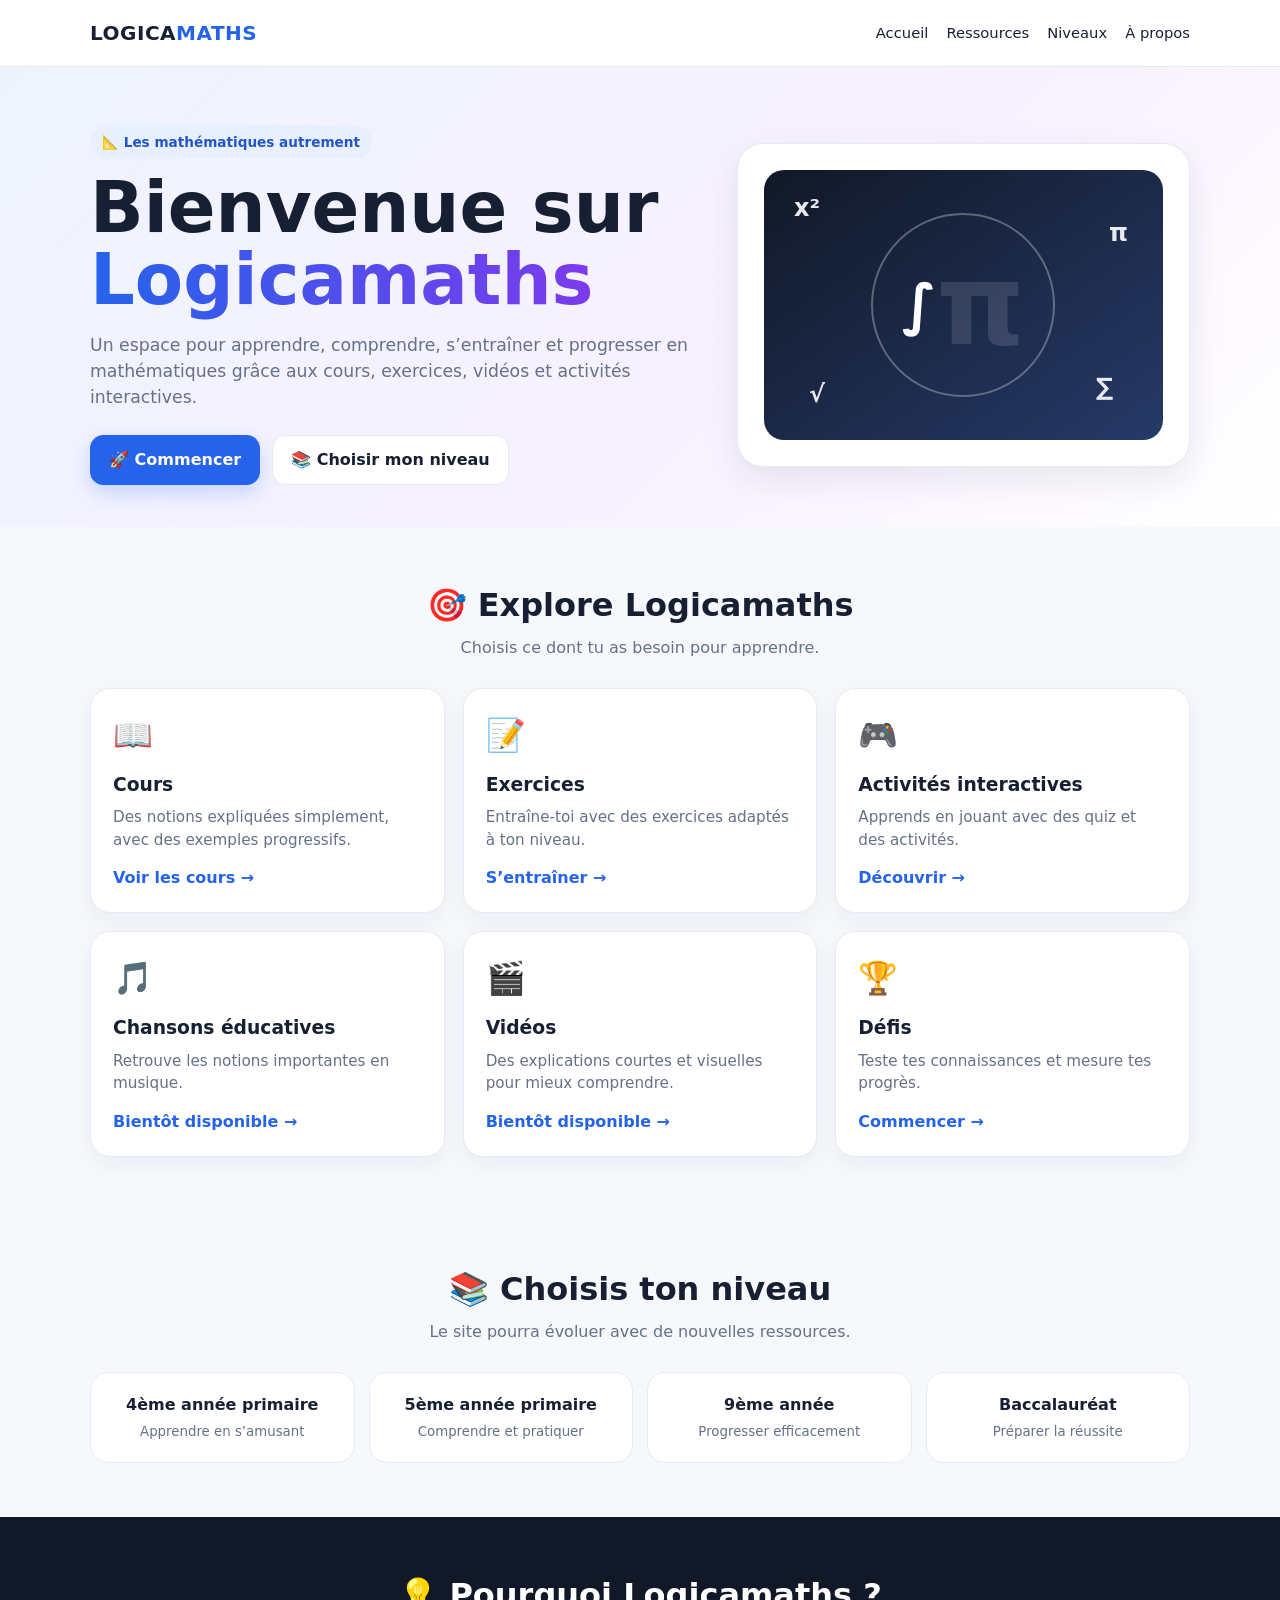
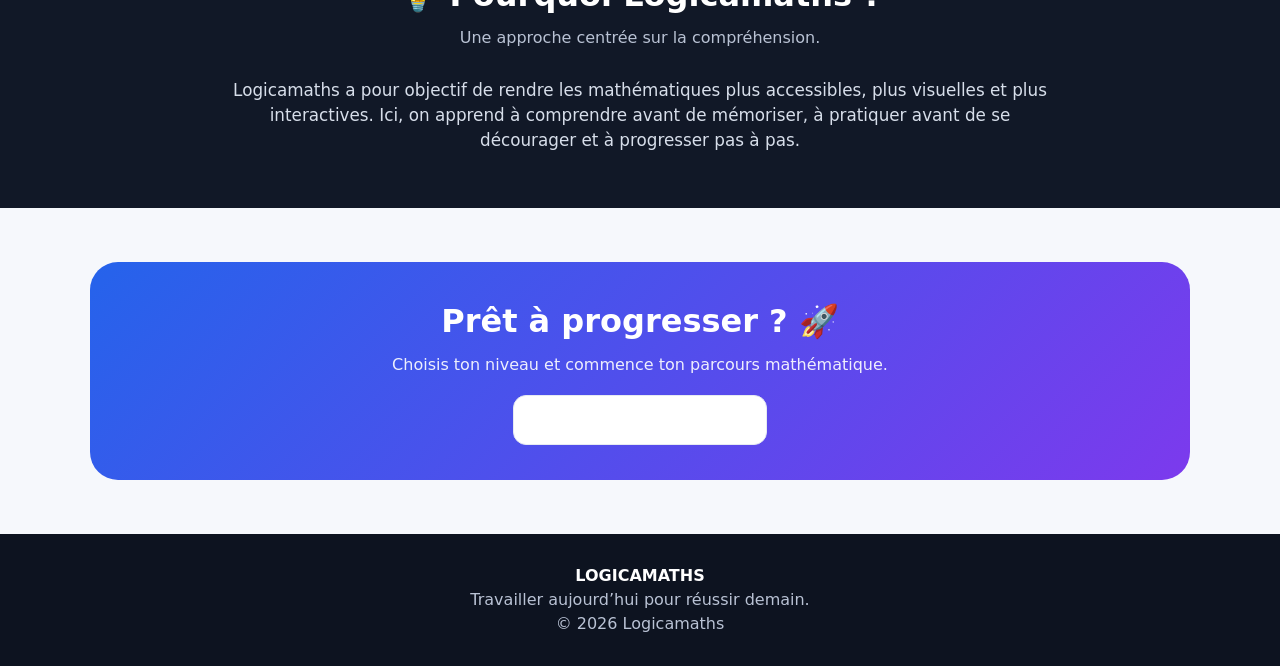
==== index.html @ 08579496 "Add files via upload" ====
<!DOCTYPE html>
<html lang="fr">
<head>
<meta charset="UTF-8">
<meta name="viewport" content="width=device-width, initial-scale=1.0">
<meta name="description" content="Logicamaths — apprendre les mathématiques autrement. Cours, exercices, activités interactives et vidéos.">
<title>Logicamaths | Accueil</title>
<style>
:root{
  --bg:#f6f8fc; --card:#fff; --text:#172033; --muted:#657089;
  --primary:#2563eb; --primary2:#7c3aed; --border:#e6eaf2;
  --shadow:0 12px 35px rgba(23,32,51,.09);
}
*{box-sizing:border-box;margin:0;padding:0}
html{scroll-behavior:smooth}
body{font-family:system-ui,-apple-system,"Segoe UI",Roboto,Arial,sans-serif;background:var(--bg);color:var(--text);line-height:1.5}
a{text-decoration:none;color:inherit}
.container{width:min(1100px,92%);margin:auto}
header{position:sticky;top:0;z-index:20;background:rgba(255,255,255,.94);backdrop-filter:blur(10px);border-bottom:1px solid var(--border)}
.nav{height:66px;display:flex;align-items:center;justify-content:space-between;gap:16px}
.logo{font-weight:900;font-size:1.25rem;letter-spacing:.5px}
.logo span{color:var(--primary)}
.menu{display:flex;gap:18px;align-items:center;font-size:.92rem}
.menu a:hover{color:var(--primary)}
.menu-btn{display:none;border:0;background:transparent;font-size:1.5rem}
.hero{padding:58px 0 42px;background:linear-gradient(135deg,#eef4ff,#f8f1ff 60%,#fff)}
.hero-grid{display:grid;grid-template-columns:1.15fr .85fr;gap:34px;align-items:center}
.badge{display:inline-block;background:#e8efff;color:#2455c7;border-radius:999px;padding:7px 12px;font-weight:700;font-size:.85rem;margin-bottom:14px}
h1{font-size:clamp(2.2rem,6vw,4.4rem);line-height:1.02;margin-bottom:16px}
.gradient{background:linear-gradient(90deg,var(--primary),var(--primary2));-webkit-background-clip:text;background-clip:text;color:transparent}
.hero p{font-size:1.08rem;color:var(--muted);max-width:650px;margin-bottom:24px}
.actions{display:flex;gap:12px;flex-wrap:wrap}
.btn{display:inline-flex;align-items:center;justify-content:center;padding:12px 18px;border-radius:13px;font-weight:800;border:1px solid var(--border);transition:.2s}
.btn:hover{transform:translateY(-2px)}
.btn-primary{background:var(--primary);color:#fff;border-color:var(--primary);box-shadow:0 8px 20px rgba(37,99,235,.22)}
.btn-light{background:#fff}
.hero-card{background:#fff;border:1px solid var(--border);border-radius:26px;padding:26px;box-shadow:var(--shadow)}
.math-orbit{height:270px;border-radius:20px;background:linear-gradient(145deg,#111827,#263a68);color:#fff;display:flex;align-items:center;justify-content:center;position:relative;overflow:hidden}
.math-orbit:before{content:"";width:180px;height:180px;border:2px solid rgba(255,255,255,.3);border-radius:50%;position:absolute}
.math-orbit:after{content:"π";font-size:7rem;font-weight:900;opacity:.12}
.center-symbol{font-size:3.5rem;font-weight:900;z-index:1}
.float{position:absolute;font-weight:900;font-size:1.5rem;opacity:.9}
.f1{top:20px;left:30px}.f2{top:45px;right:35px}.f3{bottom:28px;left:45px}.f4{bottom:35px;right:50px}
section{padding:54px 0}
.section-head{text-align:center;margin-bottom:28px}
.section-head h2{font-size:2rem;margin-bottom:7px}
.section-head p{color:var(--muted)}
.cards{display:grid;grid-template-columns:repeat(3,1fr);gap:18px}
.card{background:var(--card);border:1px solid var(--border);border-radius:20px;padding:22px;box-shadow:0 7px 22px rgba(23,32,51,.05);transition:.2s}
.card:hover{transform:translateY(-4px);box-shadow:var(--shadow)}
.icon{font-size:2rem;margin-bottom:12px}
.card h3{margin-bottom:7px}
.card p{color:var(--muted);font-size:.95rem;margin-bottom:15px}
.link{color:var(--primary);font-weight:800}
.levels{display:grid;grid-template-columns:repeat(4,1fr);gap:14px}
.level{background:#fff;border:1px solid var(--border);border-radius:18px;padding:20px;text-align:center;font-weight:800}
.level small{display:block;color:var(--muted);font-weight:500;margin-top:5px}
.about{background:#111827;color:#fff}
.about .section-head p{color:#b9c2d4}
.about-box{max-width:820px;margin:auto;text-align:center}
.about-box p{color:#d7deea;font-size:1.05rem}
.cta{background:linear-gradient(135deg,#2563eb,#7c3aed);color:#fff;border-radius:28px;padding:35px;text-align:center}
.cta h2{font-size:2rem;margin-bottom:8px}
.cta p{opacity:.9;margin-bottom:18px}
footer{padding:30px 0;background:#0d1320;color:#b9c2d4;text-align:center}
footer strong{color:#fff}
@media(max-width:800px){
 .menu{display:none;position:absolute;left:0;right:0;top:66px;background:#fff;border-bottom:1px solid var(--border);padding:14px 4%;flex-direction:column;align-items:flex-start}
 .menu.open{display:flex}
 .menu-btn{display:block}
 .hero-grid{grid-template-columns:1fr}
 .hero{padding-top:40px}
 .hero-card{order:-1}
 .cards{grid-template-columns:1fr}
 .levels{grid-template-columns:repeat(2,1fr)}
}
@media(max-width:430px){
 .container{width:91%}
 .nav{height:60px}
 .hero{padding:32px 0}
 .math-orbit{height:220px}
 .btn{width:100%}
 .levels{grid-template-columns:1fr}
 section{padding:42px 0}
}
</style>
</head>
<body>
<header>
  <div class="container nav">
    <a class="logo" href="#accueil">LOGICA<span>MATHS</span></a>
    <button class="menu-btn" aria-label="Ouvrir le menu" onclick="toggleMenu()">☰</button>
    <nav class="menu" id="menu">
      <a href="#accueil">Accueil</a>
      <a href="#ressources">Ressources</a>
      <a href="#niveaux">Niveaux</a>
      <a href="#apropos">À propos</a>
    </nav>
  </div>
</header>

<main id="accueil">
<section class="hero">
  <div class="container hero-grid">
    <div>
      <span class="badge">📐 Les mathématiques autrement</span>
      <h1>Bienvenue sur <span class="gradient">Logicamaths</span></h1>
      <p>Un espace pour apprendre, comprendre, s’entraîner et progresser en mathématiques grâce aux cours, exercices, vidéos et activités interactives.</p>
      <div class="actions">
        <a class="btn btn-primary" href="#ressources">🚀 Commencer</a>
        <a class="btn btn-light" href="#niveaux">📚 Choisir mon niveau</a>
      </div>
    </div>
    <div class="hero-card">
      <div class="math-orbit">
        <span class="float f1">x²</span><span class="float f2">π</span>
        <span class="float f3">√</span><span class="float f4">∑</span>
        <span class="center-symbol">∫</span>
      </div>
    </div>
  </div>
</section>

<section id="ressources">
  <div class="container">
    <div class="section-head">
      <h2>🎯 Explore Logicamaths</h2>
      <p>Choisis ce dont tu as besoin pour apprendre.</p>
    </div>
    <div class="cards">
      <article class="card"><div class="icon">📖</div><h3>Cours</h3><p>Des notions expliquées simplement, avec des exemples progressifs.</p><a class="link" href="#niveaux">Voir les cours →</a></article>
      <article class="card"><div class="icon">📝</div><h3>Exercices</h3><p>Entraîne-toi avec des exercices adaptés à ton niveau.</p><a class="link" href="#niveaux">S’entraîner →</a></article>
      <article class="card"><div class="icon">🎮</div><h3>Activités interactives</h3><p>Apprends en jouant avec des quiz et des activités.</p><a class="link" href="#niveaux">Découvrir →</a></article>
      <article class="card"><div class="icon">🎵</div><h3>Chansons éducatives</h3><p>Retrouve les notions importantes en musique.</p><a class="link" href="#apropos">Bientôt disponible →</a></article>
      <article class="card"><div class="icon">🎬</div><h3>Vidéos</h3><p>Des explications courtes et visuelles pour mieux comprendre.</p><a class="link" href="#apropos">Bientôt disponible →</a></article>
      <article class="card"><div class="icon">🏆</div><h3>Défis</h3><p>Teste tes connaissances et mesure tes progrès.</p><a class="link" href="#niveaux">Commencer →</a></article>
    </div>
  </div>
</section>

<section id="niveaux">
  <div class="container">
    <div class="section-head">
      <h2>📚 Choisis ton niveau</h2>
      <p>Le site pourra évoluer avec de nouvelles ressources.</p>
    </div>
    <div class="levels">
      <a class="level" href="#">4ème année primaire<small>Apprendre en s’amusant</small></a>
      <a class="level" href="#">5ème année primaire<small>Comprendre et pratiquer</small></a>
      <a class="level" href="#">9ème année<small>Progresser efficacement</small></a>
      <a class="level" href="#">Baccalauréat<small>Préparer la réussite</small></a>
    </div>
  </div>
</section>

<section id="apropos" class="about">
  <div class="container">
    <div class="section-head"><h2>💡 Pourquoi Logicamaths ?</h2><p>Une approche centrée sur la compréhension.</p></div>
    <div class="about-box">
      <p>Logicamaths a pour objectif de rendre les mathématiques plus accessibles, plus visuelles et plus interactives. Ici, on apprend à comprendre avant de mémoriser, à pratiquer avant de se décourager et à progresser pas à pas.</p>
    </div>
  </div>
</section>

<section>
  <div class="container">
    <div class="cta">
      <h2>Prêt à progresser ? 🚀</h2>
      <p>Choisis ton niveau et commence ton parcours mathématique.</p>
      <a class="btn btn-light" href="#niveaux">Commencer maintenant</a>
    </div>
  </div>
</section>
</main>

<footer>
  <div class="container">
    <p><strong>LOGICAMATHS</strong></p>
    <p>Travailler aujourd’hui pour réussir demain.</p>
    <p>© <span id="year"></span> Logicamaths</p>
  </div>
</footer>

<script>
function toggleMenu(){document.getElementById('menu').classList.toggle('open')}
document.querySelectorAll('#menu a').forEach(a=>a.addEventListener('click',()=>document.getElementById('menu').classList.remove('open')));
document.getElementById('year').textContent=new Date().getFullYear();
</script>
</body>
</html>
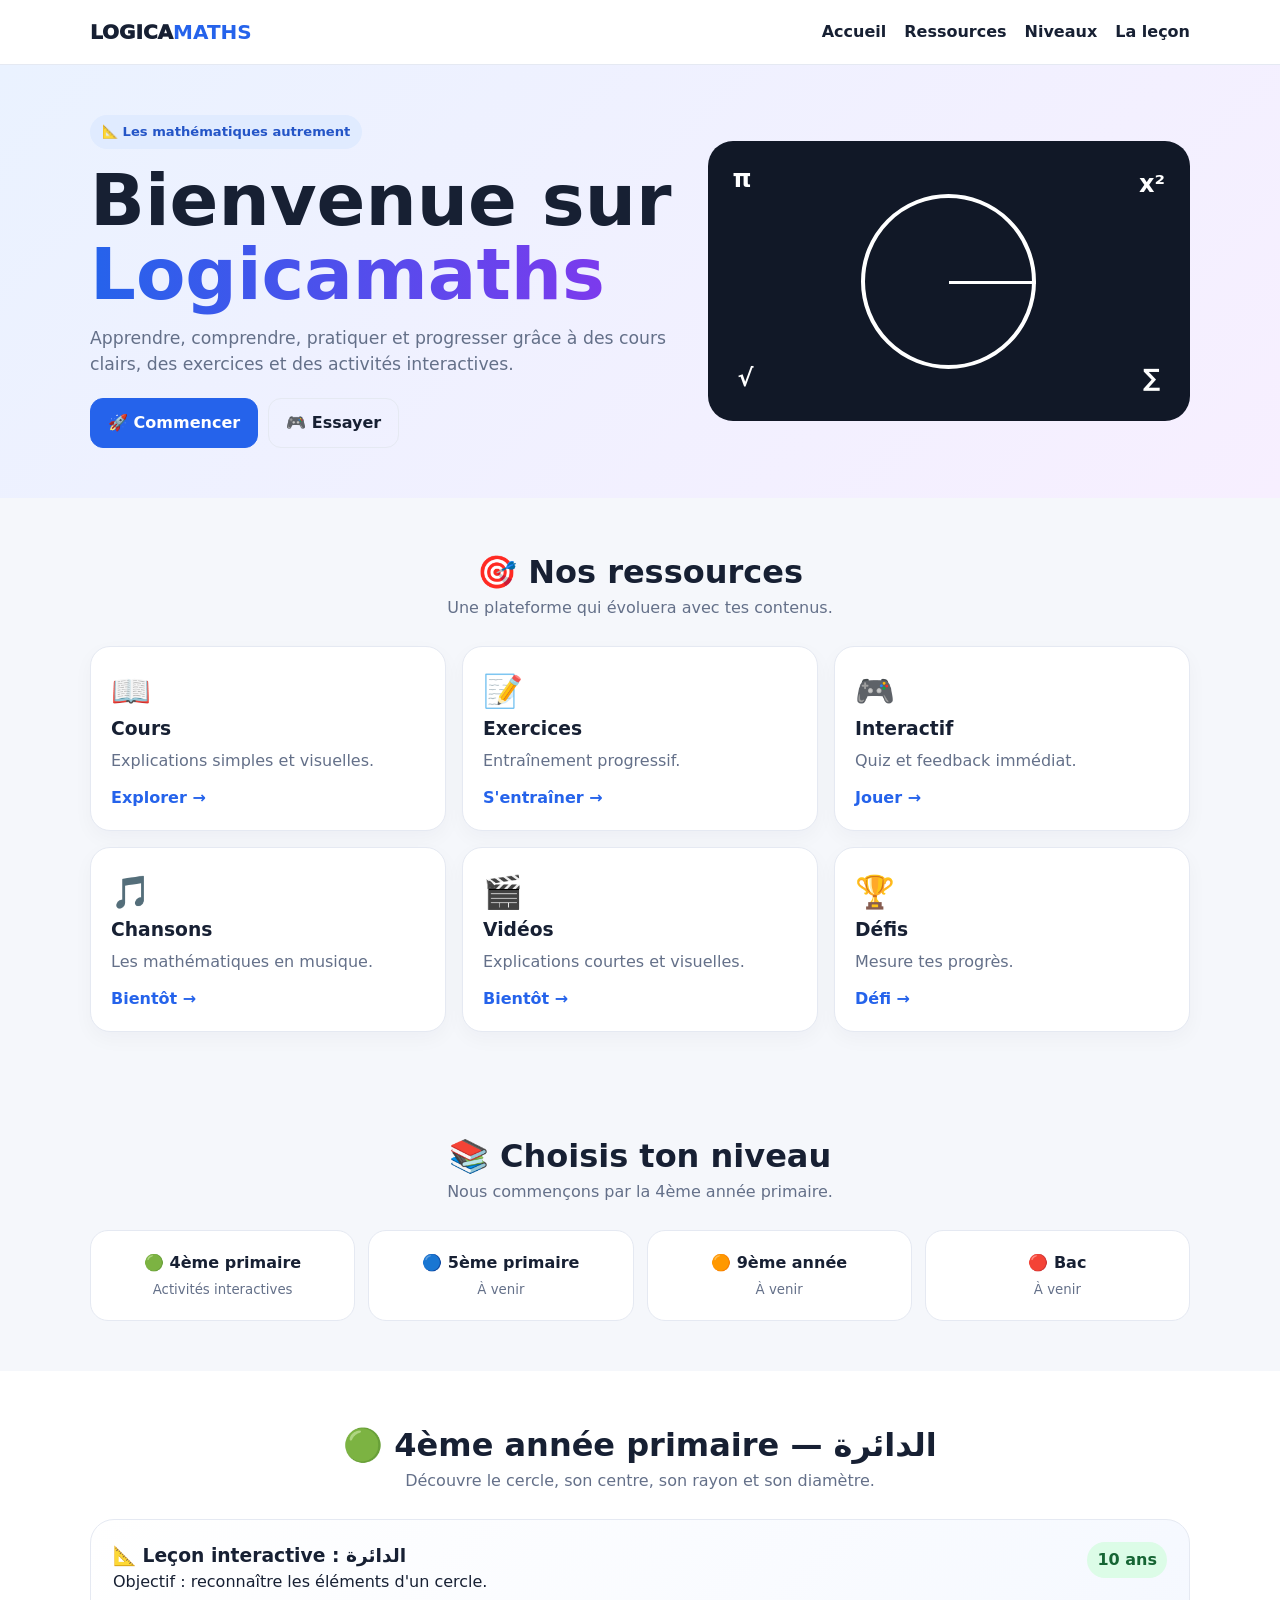
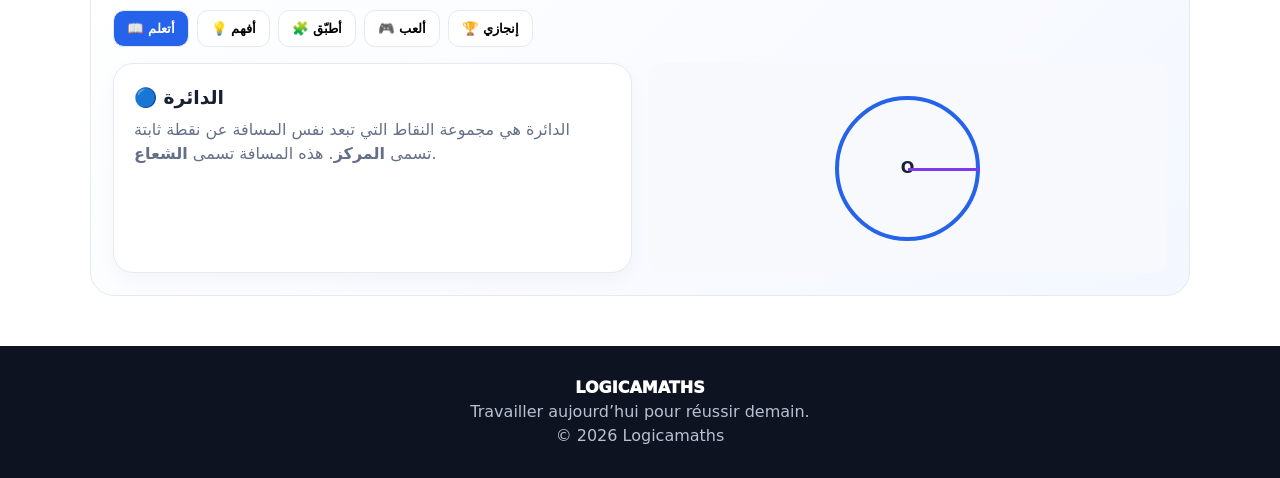
==== commit c55381f1: "Update index.html" ====
--- a/index.html
+++ b/index.html
@@ -1,190 +1,45 @@
-<!DOCTYPE html>
-<html lang="fr">
-<head>
-<meta charset="UTF-8">
-<meta name="viewport" content="width=device-width, initial-scale=1.0">
-<meta name="description" content="Logicamaths — apprendre les mathématiques autrement. Cours, exercices, activités interactives et vidéos.">
-<title>Logicamaths | Accueil</title>
+<!doctype html><html lang="fr"><head>
+<meta charset="utf-8"><meta name="viewport" content="width=device-width,initial-scale=1">
+<title>Logicamaths | Mathématiques autrement</title>
 <style>
-:root{
-  --bg:#f6f8fc; --card:#fff; --text:#172033; --muted:#657089;
-  --primary:#2563eb; --primary2:#7c3aed; --border:#e6eaf2;
-  --shadow:0 12px 35px rgba(23,32,51,.09);
-}
-*{box-sizing:border-box;margin:0;padding:0}
-html{scroll-behavior:smooth}
-body{font-family:system-ui,-apple-system,"Segoe UI",Roboto,Arial,sans-serif;background:var(--bg);color:var(--text);line-height:1.5}
-a{text-decoration:none;color:inherit}
-.container{width:min(1100px,92%);margin:auto}
-header{position:sticky;top:0;z-index:20;background:rgba(255,255,255,.94);backdrop-filter:blur(10px);border-bottom:1px solid var(--border)}
-.nav{height:66px;display:flex;align-items:center;justify-content:space-between;gap:16px}
-.logo{font-weight:900;font-size:1.25rem;letter-spacing:.5px}
-.logo span{color:var(--primary)}
-.menu{display:flex;gap:18px;align-items:center;font-size:.92rem}
-.menu a:hover{color:var(--primary)}
-.menu-btn{display:none;border:0;background:transparent;font-size:1.5rem}
-.hero{padding:58px 0 42px;background:linear-gradient(135deg,#eef4ff,#f8f1ff 60%,#fff)}
-.hero-grid{display:grid;grid-template-columns:1.15fr .85fr;gap:34px;align-items:center}
-.badge{display:inline-block;background:#e8efff;color:#2455c7;border-radius:999px;padding:7px 12px;font-weight:700;font-size:.85rem;margin-bottom:14px}
-h1{font-size:clamp(2.2rem,6vw,4.4rem);line-height:1.02;margin-bottom:16px}
-.gradient{background:linear-gradient(90deg,var(--primary),var(--primary2));-webkit-background-clip:text;background-clip:text;color:transparent}
-.hero p{font-size:1.08rem;color:var(--muted);max-width:650px;margin-bottom:24px}
-.actions{display:flex;gap:12px;flex-wrap:wrap}
-.btn{display:inline-flex;align-items:center;justify-content:center;padding:12px 18px;border-radius:13px;font-weight:800;border:1px solid var(--border);transition:.2s}
-.btn:hover{transform:translateY(-2px)}
-.btn-primary{background:var(--primary);color:#fff;border-color:var(--primary);box-shadow:0 8px 20px rgba(37,99,235,.22)}
-.btn-light{background:#fff}
-.hero-card{background:#fff;border:1px solid var(--border);border-radius:26px;padding:26px;box-shadow:var(--shadow)}
-.math-orbit{height:270px;border-radius:20px;background:linear-gradient(145deg,#111827,#263a68);color:#fff;display:flex;align-items:center;justify-content:center;position:relative;overflow:hidden}
-.math-orbit:before{content:"";width:180px;height:180px;border:2px solid rgba(255,255,255,.3);border-radius:50%;position:absolute}
-.math-orbit:after{content:"π";font-size:7rem;font-weight:900;opacity:.12}
-.center-symbol{font-size:3.5rem;font-weight:900;z-index:1}
-.float{position:absolute;font-weight:900;font-size:1.5rem;opacity:.9}
-.f1{top:20px;left:30px}.f2{top:45px;right:35px}.f3{bottom:28px;left:45px}.f4{bottom:35px;right:50px}
-section{padding:54px 0}
-.section-head{text-align:center;margin-bottom:28px}
-.section-head h2{font-size:2rem;margin-bottom:7px}
-.section-head p{color:var(--muted)}
-.cards{display:grid;grid-template-columns:repeat(3,1fr);gap:18px}
-.card{background:var(--card);border:1px solid var(--border);border-radius:20px;padding:22px;box-shadow:0 7px 22px rgba(23,32,51,.05);transition:.2s}
-.card:hover{transform:translateY(-4px);box-shadow:var(--shadow)}
-.icon{font-size:2rem;margin-bottom:12px}
-.card h3{margin-bottom:7px}
-.card p{color:var(--muted);font-size:.95rem;margin-bottom:15px}
-.link{color:var(--primary);font-weight:800}
-.levels{display:grid;grid-template-columns:repeat(4,1fr);gap:14px}
-.level{background:#fff;border:1px solid var(--border);border-radius:18px;padding:20px;text-align:center;font-weight:800}
-.level small{display:block;color:var(--muted);font-weight:500;margin-top:5px}
-.about{background:#111827;color:#fff}
-.about .section-head p{color:#b9c2d4}
-.about-box{max-width:820px;margin:auto;text-align:center}
-.about-box p{color:#d7deea;font-size:1.05rem}
-.cta{background:linear-gradient(135deg,#2563eb,#7c3aed);color:#fff;border-radius:28px;padding:35px;text-align:center}
-.cta h2{font-size:2rem;margin-bottom:8px}
-.cta p{opacity:.9;margin-bottom:18px}
-footer{padding:30px 0;background:#0d1320;color:#b9c2d4;text-align:center}
-footer strong{color:#fff}
-@media(max-width:800px){
- .menu{display:none;position:absolute;left:0;right:0;top:66px;background:#fff;border-bottom:1px solid var(--border);padding:14px 4%;flex-direction:column;align-items:flex-start}
- .menu.open{display:flex}
- .menu-btn{display:block}
- .hero-grid{grid-template-columns:1fr}
- .hero{padding-top:40px}
- .hero-card{order:-1}
- .cards{grid-template-columns:1fr}
- .levels{grid-template-columns:repeat(2,1fr)}
-}
-@media(max-width:430px){
- .container{width:91%}
- .nav{height:60px}
- .hero{padding:32px 0}
- .math-orbit{height:220px}
- .btn{width:100%}
- .levels{grid-template-columns:1fr}
- section{padding:42px 0}
-}
-</style>
-</head>
-<body>
-<header>
-  <div class="container nav">
-    <a class="logo" href="#accueil">LOGICA<span>MATHS</span></a>
-    <button class="menu-btn" aria-label="Ouvrir le menu" onclick="toggleMenu()">☰</button>
-    <nav class="menu" id="menu">
-      <a href="#accueil">Accueil</a>
-      <a href="#ressources">Ressources</a>
-      <a href="#niveaux">Niveaux</a>
-      <a href="#apropos">À propos</a>
-    </nav>
-  </div>
-</header>
-
-<main id="accueil">
-<section class="hero">
-  <div class="container hero-grid">
-    <div>
-      <span class="badge">📐 Les mathématiques autrement</span>
-      <h1>Bienvenue sur <span class="gradient">Logicamaths</span></h1>
-      <p>Un espace pour apprendre, comprendre, s’entraîner et progresser en mathématiques grâce aux cours, exercices, vidéos et activités interactives.</p>
-      <div class="actions">
-        <a class="btn btn-primary" href="#ressources">🚀 Commencer</a>
-        <a class="btn btn-light" href="#niveaux">📚 Choisir mon niveau</a>
-      </div>
-    </div>
-    <div class="hero-card">
-      <div class="math-orbit">
-        <span class="float f1">x²</span><span class="float f2">π</span>
-        <span class="float f3">√</span><span class="float f4">∑</span>
-        <span class="center-symbol">∫</span>
-      </div>
-    </div>
-  </div>
-</section>
-
-<section id="ressources">
-  <div class="container">
-    <div class="section-head">
-      <h2>🎯 Explore Logicamaths</h2>
-      <p>Choisis ce dont tu as besoin pour apprendre.</p>
-    </div>
-    <div class="cards">
-      <article class="card"><div class="icon">📖</div><h3>Cours</h3><p>Des notions expliquées simplement, avec des exemples progressifs.</p><a class="link" href="#niveaux">Voir les cours →</a></article>
-      <article class="card"><div class="icon">📝</div><h3>Exercices</h3><p>Entraîne-toi avec des exercices adaptés à ton niveau.</p><a class="link" href="#niveaux">S’entraîner →</a></article>
-      <article class="card"><div class="icon">🎮</div><h3>Activités interactives</h3><p>Apprends en jouant avec des quiz et des activités.</p><a class="link" href="#niveaux">Découvrir →</a></article>
-      <article class="card"><div class="icon">🎵</div><h3>Chansons éducatives</h3><p>Retrouve les notions importantes en musique.</p><a class="link" href="#apropos">Bientôt disponible →</a></article>
-      <article class="card"><div class="icon">🎬</div><h3>Vidéos</h3><p>Des explications courtes et visuelles pour mieux comprendre.</p><a class="link" href="#apropos">Bientôt disponible →</a></article>
-      <article class="card"><div class="icon">🏆</div><h3>Défis</h3><p>Teste tes connaissances et mesure tes progrès.</p><a class="link" href="#niveaux">Commencer →</a></article>
-    </div>
-  </div>
-</section>
-
-<section id="niveaux">
-  <div class="container">
-    <div class="section-head">
-      <h2>📚 Choisis ton niveau</h2>
-      <p>Le site pourra évoluer avec de nouvelles ressources.</p>
-    </div>
-    <div class="levels">
-      <a class="level" href="#">4ème année primaire<small>Apprendre en s’amusant</small></a>
-      <a class="level" href="#">5ème année primaire<small>Comprendre et pratiquer</small></a>
-      <a class="level" href="#">9ème année<small>Progresser efficacement</small></a>
-      <a class="level" href="#">Baccalauréat<small>Préparer la réussite</small></a>
-    </div>
-  </div>
-</section>
-
-<section id="apropos" class="about">
-  <div class="container">
-    <div class="section-head"><h2>💡 Pourquoi Logicamaths ?</h2><p>Une approche centrée sur la compréhension.</p></div>
-    <div class="about-box">
-      <p>Logicamaths a pour objectif de rendre les mathématiques plus accessibles, plus visuelles et plus interactives. Ici, on apprend à comprendre avant de mémoriser, à pratiquer avant de se décourager et à progresser pas à pas.</p>
-    </div>
-  </div>
-</section>
-
-<section>
-  <div class="container">
-    <div class="cta">
-      <h2>Prêt à progresser ? 🚀</h2>
-      <p>Choisis ton niveau et commence ton parcours mathématique.</p>
-      <a class="btn btn-light" href="#niveaux">Commencer maintenant</a>
-    </div>
-  </div>
-</section>
-</main>
-
-<footer>
-  <div class="container">
-    <p><strong>LOGICAMATHS</strong></p>
-    <p>Travailler aujourd’hui pour réussir demain.</p>
-    <p>© <span id="year"></span> Logicamaths</p>
-  </div>
-</footer>
-
+:root{--b:#2563eb;--v:#7c3aed;--g:#16a34a;--ink:#172033;--mut:#647089;--bg:#f5f7fb;--line:#e5e9f2}
+*{box-sizing:border-box;margin:0;padding:0}html{scroll-behavior:smooth}body{font-family:system-ui,Arial,sans-serif;background:var(--bg);color:var(--ink);line-height:1.5}a{text-decoration:none;color:inherit}.w{width:min(1100px,92%);margin:auto}
+header{position:sticky;top:0;z-index:10;background:#fffffff2;border-bottom:1px solid var(--line)}nav{height:64px;display:flex;align-items:center;justify-content:space-between}.logo{font-size:1.25rem;font-weight:950}.logo b{color:var(--b)}.links{display:flex;gap:18px;font-weight:700}.menu{display:none;background:none;border:0;font-size:1.5rem}
+.hero{padding:50px 0;background:linear-gradient(135deg,#eaf2ff,#f7efff)}.hg{display:grid;grid-template-columns:1.1fr .9fr;gap:28px;align-items:center}.pill{display:inline-block;background:#e0ebff;color:#2455c7;padding:7px 12px;border-radius:99px;font-weight:800;font-size:.82rem;margin-bottom:14px}
+h1{font-size:clamp(2.3rem,6vw,4.5rem);line-height:1.03;margin-bottom:15px}.grad{background:linear-gradient(90deg,var(--b),var(--v));color:transparent;background-clip:text}.hero p{color:var(--mut);font-size:1.08rem;margin-bottom:20px}.buttons{display:flex;gap:10px;flex-wrap:wrap}.btn{padding:12px 17px;border-radius:13px;border:1px solid var(--line);font-weight:850;display:inline-block}.primary{background:var(--b);color:#fff;border-color:var(--b)}
+.visual{height:280px;background:#111827;border-radius:25px;display:grid;place-items:center;position:relative}.circ{width:175px;height:175px;border:4px solid white;border-radius:50%;position:relative}.circ:after{content:"";position:absolute;width:87px;height:3px;background:white;left:50%;top:50%;transform-origin:left}.f{position:absolute;color:white;font-size:1.5rem;font-weight:900}.a{top:20px;left:25px}.c{top:25px;right:25px}.d{bottom:25px;left:30px}.e{bottom:25px;right:30px}
+section{padding:50px 0}.title{text-align:center;margin-bottom:26px}.title h2{font-size:2rem}.title p{color:var(--mut)}.grid{display:grid;grid-template-columns:repeat(3,1fr);gap:16px}.card,.box{background:white;border:1px solid var(--line);border-radius:20px;padding:20px;box-shadow:0 7px 20px #17203309}.emoji{font-size:2rem}.card p,.box p{color:var(--mut);margin:6px 0 13px}.go{color:var(--b);font-weight:850}.levels{display:grid;grid-template-columns:repeat(4,1fr);gap:13px}.level{text-align:center;background:white;border:1px solid var(--line);border-radius:18px;padding:20px;font-weight:900}.level small{display:block;color:var(--mut);font-weight:500;margin-top:5px}
+.lesson{background:#fff}.lessonbox{background:linear-gradient(135deg,#fff,#f3f7ff);border:1px solid var(--line);border-radius:24px;padding:22px}.head{display:flex;justify-content:space-between;gap:12px;margin-bottom:16px}.tag{background:#dcfce7;color:#166534;padding:6px 10px;border-radius:99px;font-weight:800;height:max-content}.tabs{display:flex;gap:8px;overflow:auto;margin-bottom:16px}.tab{white-space:nowrap;padding:10px 13px;border:1px solid var(--line);background:white;border-radius:11px;font-weight:800}.tab.active{background:var(--b);color:white}.panel{display:none}.panel.active{display:block}.tw{display:grid;grid-template-columns:1fr 1fr;gap:16px}.demo{height:210px;display:grid;place-items:center;background:#f7f9fd;border-radius:15px}.bc{width:145px;height:145px;border:4px solid var(--b);border-radius:50%;position:relative}.bc:before{content:"O";position:absolute;left:50%;top:50%;transform:translate(-50%,-50%);font-weight:900}.bc:after{content:"";position:absolute;width:72px;height:3px;background:var(--v);left:50%;top:50%}.choices{display:grid;gap:9px;margin-top:12px}.choice{padding:11px;border:1px solid var(--line);background:white;border-radius:11px;text-align:left;font-weight:750}.correct{background:#dcfce7!important}.wrong{background:#fee2e2!important}.feedback{font-weight:800;margin-top:9px;min-height:24px}.score{background:#111827;color:white;border-radius:16px;text-align:center;padding:16px}.score strong{font-size:1.6rem}
+footer{background:#0d1320;color:#b8c1d2;text-align:center;padding:30px}.fl{color:white;font-weight:950}
+@media(max-width:800px){.hg{grid-template-columns:1fr}.visual{order:-1}.links{display:none;position:absolute;top:64px;left:0;right:0;background:white;padding:14px 4%;flex-direction:column}.links.open{display:flex}.menu{display:block}.grid{grid-template-columns:1fr}.levels{grid-template-columns:repeat(2,1fr)}.tw{grid-template-columns:1fr}}
+@media(max-width:430px){.w{width:91%}.buttons .btn{width:100%;text-align:center}.levels{grid-template-columns:1fr}.head{flex-direction:column}.visual{height:220px}}
+</style></head><body>
+<header><div class="w"><nav><a class="logo" href="#home">LOGICA<b>MATHS</b></a><button class="menu" onclick="document.querySelector('.links').classList.toggle('open')">☰</button><div class="links"><a href="#home">Accueil</a><a href="#resources">Ressources</a><a href="#levels">Niveaux</a><a href="#circle">La leçon</a></div></nav></div></header>
+<main id="home">
+<section class="hero"><div class="w hg"><div><span class="pill">📐 Les mathématiques autrement</span><h1>Bienvenue sur <span class="grad">Logicamaths</span></h1><p>Apprendre, comprendre, pratiquer et progresser grâce à des cours clairs, des exercices et des activités interactives.</p><div class="buttons"><a class="btn primary" href="#levels">🚀 Commencer</a><a class="btn" href="#circle">🎮 Essayer</a></div></div><div class="visual"><span class="f a">π</span><span class="f c">x²</span><span class="f d">√</span><span class="f e">∑</span><div class="circ"></div></div></div></section>
+<section id="resources"><div class="w"><div class="title"><h2>🎯 Nos ressources</h2><p>Une plateforme qui évoluera avec tes contenus.</p></div><div class="grid">
+<div class="card"><div class="emoji">📖</div><h3>Cours</h3><p>Explications simples et visuelles.</p><a class="go" href="#circle">Explorer →</a></div>
+<div class="card"><div class="emoji">📝</div><h3>Exercices</h3><p>Entraînement progressif.</p><a class="go" href="#circle">S'entraîner →</a></div>
+<div class="card"><div class="emoji">🎮</div><h3>Interactif</h3><p>Quiz et feedback immédiat.</p><a class="go" href="#circle">Jouer →</a></div>
+<div class="card"><div class="emoji">🎵</div><h3>Chansons</h3><p>Les mathématiques en musique.</p><a class="go" href="#resources">Bientôt →</a></div>
+<div class="card"><div class="emoji">🎬</div><h3>Vidéos</h3><p>Explications courtes et visuelles.</p><a class="go" href="#resources">Bientôt →</a></div>
+<div class="card"><div class="emoji">🏆</div><h3>Défis</h3><p>Mesure tes progrès.</p><a class="go" href="#circle">Défi →</a></div>
+</div></div></section>
+<section id="levels"><div class="w"><div class="title"><h2>📚 Choisis ton niveau</h2><p>Nous commençons par la 4ème année primaire.</p></div><div class="levels">
+<a class="level" href="#circle">🟢 4ème primaire<small>Activités interactives</small></a><a class="level" href="#">🔵 5ème primaire<small>À venir</small></a><a class="level" href="#">🟠 9ème année<small>À venir</small></a><a class="level" href="#">🔴 Bac<small>À venir</small></a>
+</div></div></section>
+<section id="circle" class="lesson"><div class="w"><div class="title"><h2>🟢 4ème année primaire — الدائرة</h2><p>Découvre le cercle, son centre, son rayon et son diamètre.</p></div><div class="lessonbox"><div class="head"><div><h3>📐 Leçon interactive : الدائرة</h3><p>Objectif : reconnaître les éléments d'un cercle.</p></div><span class="tag">10 ans</span></div>
+<div class="tabs"><button class="tab active" onclick="tab(0)">📖 أتعلم</button><button class="tab" onclick="tab(1)">💡 أفهم</button><button class="tab" onclick="tab(2)">🧩 أطبّق</button><button class="tab" onclick="tab(3)">🎮 ألعب</button><button class="tab" onclick="tab(4)">🏆 إنجازي</button></div>
+<div class="panel active"><div class="tw"><div class="box"><h3>🔵 الدائرة</h3><p>الدائرة هي مجموعة النقاط التي تبعد نفس المسافة عن نقطة ثابتة تسمى <b>المركز</b>. هذه المسافة تسمى <b>الشعاع</b>.</p></div><div class="demo"><div class="bc"></div></div></div></div>
+<div class="panel"><div class="tw"><div class="box"><h3>📍 المركز</h3><p>نرمز للمركز بالحرف <b>O</b>.</p></div><div class="box"><h3>📏 الشعاع والقطر</h3><p>الشعاع يصل المركز بنقطة من الدائرة. القطر يمر بالمركز ويربط نقطتين من الدائرة، وطوله ضعف الشعاع.</p></div></div></div>
+<div class="panel"><div class="box"><h3>🧩 تطبيق</h3><p>إذا كان شعاع دائرة يساوي <b>4 cm</b>، فما طول قطرها؟</p><div class="choices"><button class="choice" onclick="ans(this,false)">4 cm</button><button class="choice" onclick="ans(this,true)">8 cm</button><button class="choice" onclick="ans(this,false)">12 cm</button></div><div class="feedback"></div></div></div>
+<div class="panel"><div class="box"><h3>🎮 تحدّي سريع</h3><p><b>أي قطعة تصل المركز بنقطة من الدائرة؟</b></p><div class="choices"><button class="choice" onclick="ans(this,true)">الشعاع</button><button class="choice" onclick="ans(this,false)">القطر</button><button class="choice" onclick="ans(this,false)">المستقيم</button></div><div class="feedback"></div></div></div>
+<div class="panel"><div class="score">🌟 نقاطك الحالية<br><strong id="score">0</strong> / 2</div><p style="text-align:center;margin-top:10px;color:var(--mut)">واصل التعلم! سنضيف المزيد من الأنشطة.</p></div>
+</div></div></section></main>
+<footer><div class="fl">LOGICAMATHS</div><p>Travailler aujourd’hui pour réussir demain.</p><p>© <span id="year"></span> Logicamaths</p></footer>
 <script>
-function toggleMenu(){document.getElementById('menu').classList.toggle('open')}
-document.querySelectorAll('#menu a').forEach(a=>a.addEventListener('click',()=>document.getElementById('menu').classList.remove('open')));
+let score=0;
+function tab(i){document.querySelectorAll('.tab').forEach((x,n)=>x.classList.toggle('active',n===i));document.querySelectorAll('.panel').forEach((x,n)=>x.classList.toggle('active',n===i))}
+function ans(b,ok){let p=b.closest('.panel');p.querySelectorAll('.choice').forEach(x=>x.disabled=true);let f=p.querySelector('.feedback');if(ok){b.classList.add('correct');f.textContent='🎉 ممتاز! إجابة صحيحة.';score=Math.min(2,score+1)}else{b.classList.add('wrong');f.textContent='💡 حاول في النشاط التالي.'}document.getElementById('score').textContent=score}
 document.getElementById('year').textContent=new Date().getFullYear();
-</script>
-</body>
-</html>
+</script></body></html>
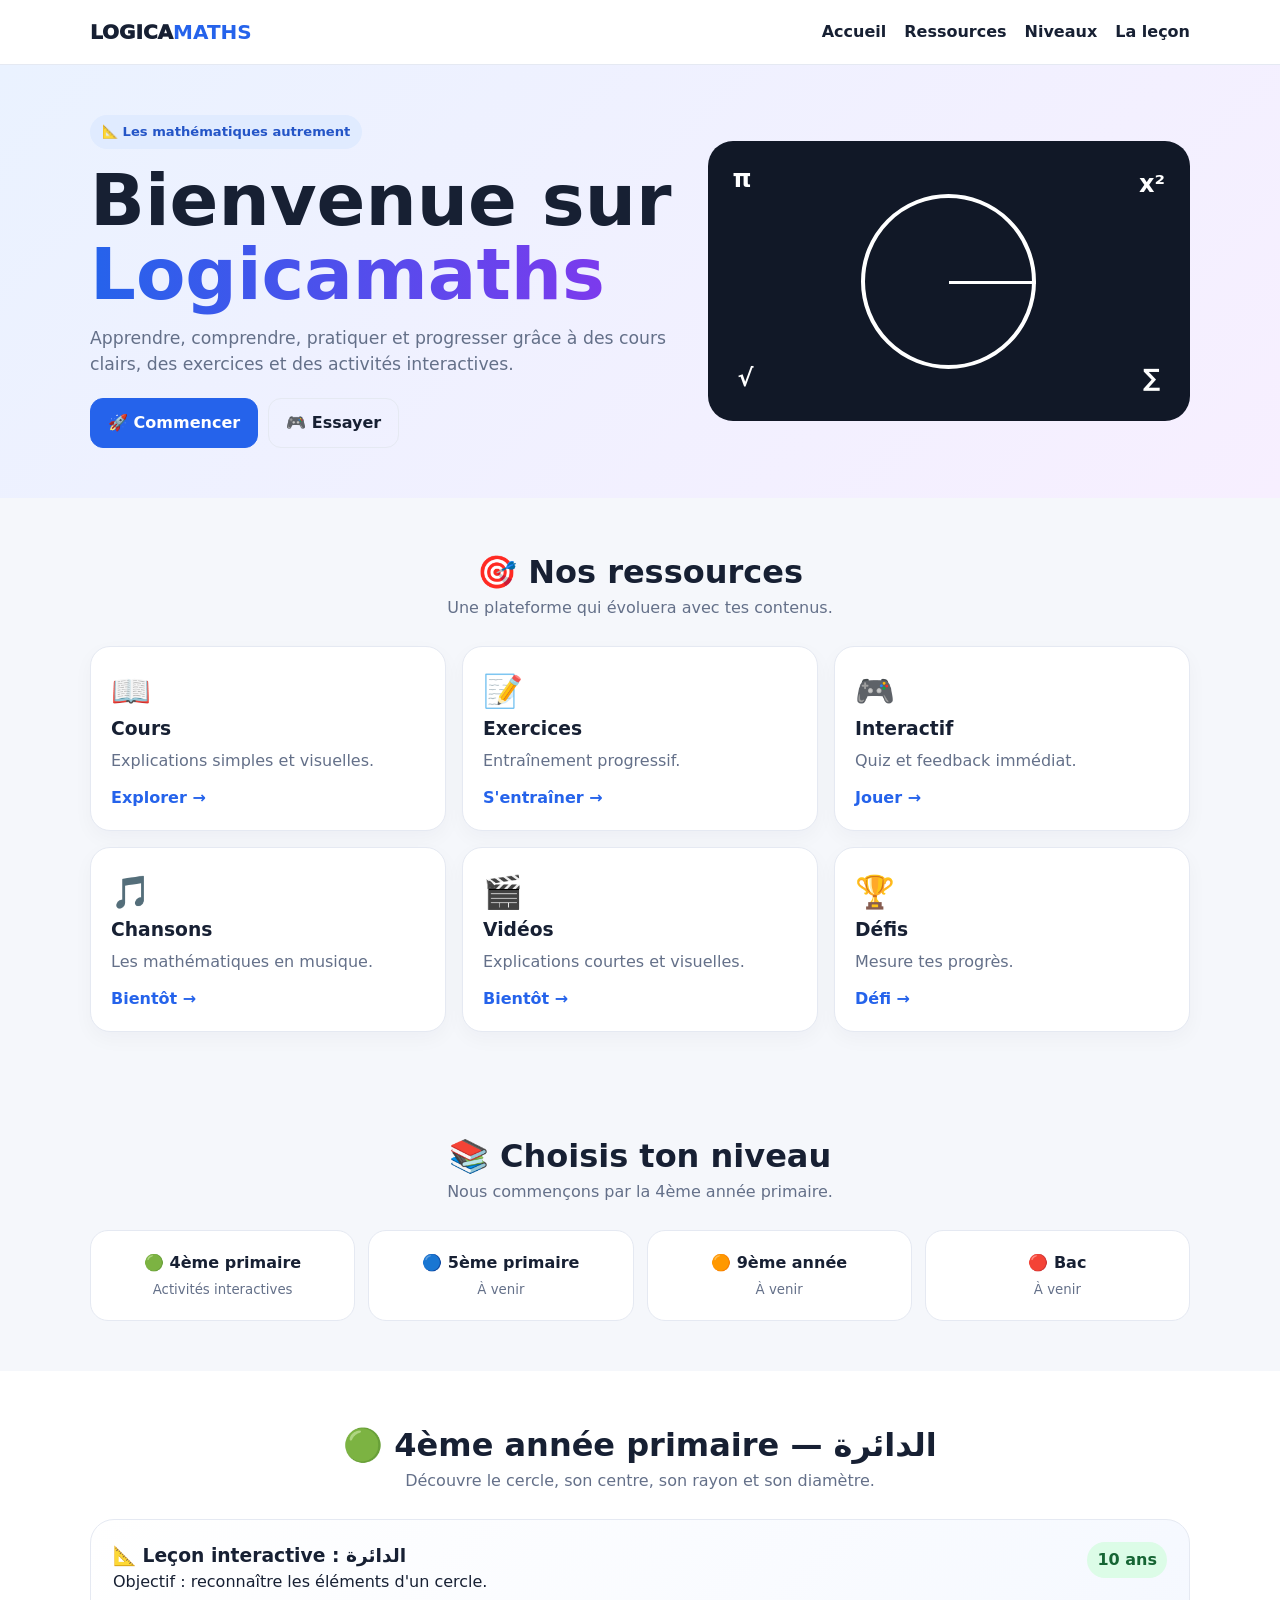
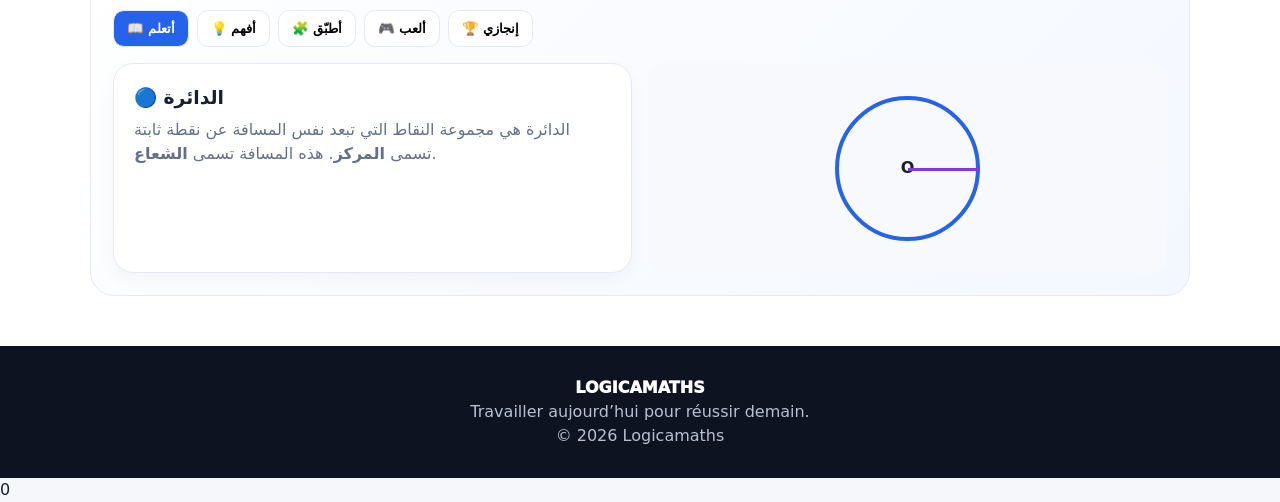
==== commit a0407f3d: "Fix HTML script tag and ensure newline at end of file" ====
--- a/index.html
+++ b/index.html
@@ -42,4 +42,4 @@
 function tab(i){document.querySelectorAll('.tab').forEach((x,n)=>x.classList.toggle('active',n===i));document.querySelectorAll('.panel').forEach((x,n)=>x.classList.toggle('active',n===i))}
 function ans(b,ok){let p=b.closest('.panel');p.querySelectorAll('.choice').forEach(x=>x.disabled=true);let f=p.querySelector('.feedback');if(ok){b.classList.add('correct');f.textContent='🎉 ممتاز! إجابة صحيحة.';score=Math.min(2,score+1)}else{b.classList.add('wrong');f.textContent='💡 حاول في النشاط التالي.'}document.getElementById('score').textContent=score}
 document.getElementById('year').textContent=new Date().getFullYear();
-</script></body></html>
+</script></body></html>0
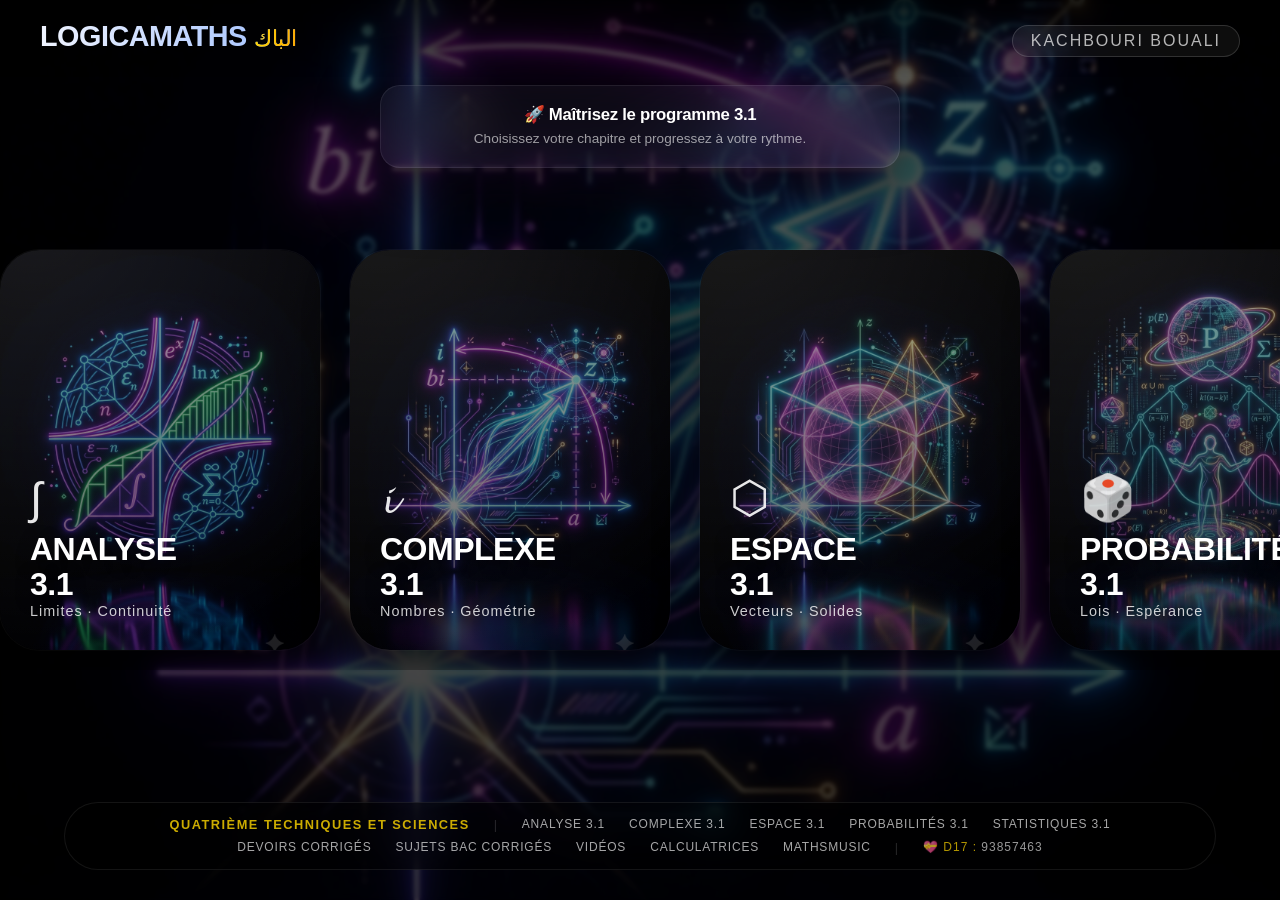
==== commit 55d574be: "Add files via upload" ====
--- a/index.html
+++ b/index.html
@@ -1,45 +1,687 @@
-<!doctype html><html lang="fr"><head>
-<meta charset="utf-8"><meta name="viewport" content="width=device-width,initial-scale=1">
-<title>Logicamaths | Mathématiques autrement</title>
-<style>
-:root{--b:#2563eb;--v:#7c3aed;--g:#16a34a;--ink:#172033;--mut:#647089;--bg:#f5f7fb;--line:#e5e9f2}
-*{box-sizing:border-box;margin:0;padding:0}html{scroll-behavior:smooth}body{font-family:system-ui,Arial,sans-serif;background:var(--bg);color:var(--ink);line-height:1.5}a{text-decoration:none;color:inherit}.w{width:min(1100px,92%);margin:auto}
-header{position:sticky;top:0;z-index:10;background:#fffffff2;border-bottom:1px solid var(--line)}nav{height:64px;display:flex;align-items:center;justify-content:space-between}.logo{font-size:1.25rem;font-weight:950}.logo b{color:var(--b)}.links{display:flex;gap:18px;font-weight:700}.menu{display:none;background:none;border:0;font-size:1.5rem}
-.hero{padding:50px 0;background:linear-gradient(135deg,#eaf2ff,#f7efff)}.hg{display:grid;grid-template-columns:1.1fr .9fr;gap:28px;align-items:center}.pill{display:inline-block;background:#e0ebff;color:#2455c7;padding:7px 12px;border-radius:99px;font-weight:800;font-size:.82rem;margin-bottom:14px}
-h1{font-size:clamp(2.3rem,6vw,4.5rem);line-height:1.03;margin-bottom:15px}.grad{background:linear-gradient(90deg,var(--b),var(--v));color:transparent;background-clip:text}.hero p{color:var(--mut);font-size:1.08rem;margin-bottom:20px}.buttons{display:flex;gap:10px;flex-wrap:wrap}.btn{padding:12px 17px;border-radius:13px;border:1px solid var(--line);font-weight:850;display:inline-block}.primary{background:var(--b);color:#fff;border-color:var(--b)}
-.visual{height:280px;background:#111827;border-radius:25px;display:grid;place-items:center;position:relative}.circ{width:175px;height:175px;border:4px solid white;border-radius:50%;position:relative}.circ:after{content:"";position:absolute;width:87px;height:3px;background:white;left:50%;top:50%;transform-origin:left}.f{position:absolute;color:white;font-size:1.5rem;font-weight:900}.a{top:20px;left:25px}.c{top:25px;right:25px}.d{bottom:25px;left:30px}.e{bottom:25px;right:30px}
-section{padding:50px 0}.title{text-align:center;margin-bottom:26px}.title h2{font-size:2rem}.title p{color:var(--mut)}.grid{display:grid;grid-template-columns:repeat(3,1fr);gap:16px}.card,.box{background:white;border:1px solid var(--line);border-radius:20px;padding:20px;box-shadow:0 7px 20px #17203309}.emoji{font-size:2rem}.card p,.box p{color:var(--mut);margin:6px 0 13px}.go{color:var(--b);font-weight:850}.levels{display:grid;grid-template-columns:repeat(4,1fr);gap:13px}.level{text-align:center;background:white;border:1px solid var(--line);border-radius:18px;padding:20px;font-weight:900}.level small{display:block;color:var(--mut);font-weight:500;margin-top:5px}
-.lesson{background:#fff}.lessonbox{background:linear-gradient(135deg,#fff,#f3f7ff);border:1px solid var(--line);border-radius:24px;padding:22px}.head{display:flex;justify-content:space-between;gap:12px;margin-bottom:16px}.tag{background:#dcfce7;color:#166534;padding:6px 10px;border-radius:99px;font-weight:800;height:max-content}.tabs{display:flex;gap:8px;overflow:auto;margin-bottom:16px}.tab{white-space:nowrap;padding:10px 13px;border:1px solid var(--line);background:white;border-radius:11px;font-weight:800}.tab.active{background:var(--b);color:white}.panel{display:none}.panel.active{display:block}.tw{display:grid;grid-template-columns:1fr 1fr;gap:16px}.demo{height:210px;display:grid;place-items:center;background:#f7f9fd;border-radius:15px}.bc{width:145px;height:145px;border:4px solid var(--b);border-radius:50%;position:relative}.bc:before{content:"O";position:absolute;left:50%;top:50%;transform:translate(-50%,-50%);font-weight:900}.bc:after{content:"";position:absolute;width:72px;height:3px;background:var(--v);left:50%;top:50%}.choices{display:grid;gap:9px;margin-top:12px}.choice{padding:11px;border:1px solid var(--line);background:white;border-radius:11px;text-align:left;font-weight:750}.correct{background:#dcfce7!important}.wrong{background:#fee2e2!important}.feedback{font-weight:800;margin-top:9px;min-height:24px}.score{background:#111827;color:white;border-radius:16px;text-align:center;padding:16px}.score strong{font-size:1.6rem}
-footer{background:#0d1320;color:#b8c1d2;text-align:center;padding:30px}.fl{color:white;font-weight:950}
-@media(max-width:800px){.hg{grid-template-columns:1fr}.visual{order:-1}.links{display:none;position:absolute;top:64px;left:0;right:0;background:white;padding:14px 4%;flex-direction:column}.links.open{display:flex}.menu{display:block}.grid{grid-template-columns:1fr}.levels{grid-template-columns:repeat(2,1fr)}.tw{grid-template-columns:1fr}}
-@media(max-width:430px){.w{width:91%}.buttons .btn{width:100%;text-align:center}.levels{grid-template-columns:1fr}.head{flex-direction:column}.visual{height:220px}}
-</style></head><body>
-<header><div class="w"><nav><a class="logo" href="#home">LOGICA<b>MATHS</b></a><button class="menu" onclick="document.querySelector('.links').classList.toggle('open')">☰</button><div class="links"><a href="#home">Accueil</a><a href="#resources">Ressources</a><a href="#levels">Niveaux</a><a href="#circle">La leçon</a></div></nav></div></header>
-<main id="home">
-<section class="hero"><div class="w hg"><div><span class="pill">📐 Les mathématiques autrement</span><h1>Bienvenue sur <span class="grad">Logicamaths</span></h1><p>Apprendre, comprendre, pratiquer et progresser grâce à des cours clairs, des exercices et des activités interactives.</p><div class="buttons"><a class="btn primary" href="#levels">🚀 Commencer</a><a class="btn" href="#circle">🎮 Essayer</a></div></div><div class="visual"><span class="f a">π</span><span class="f c">x²</span><span class="f d">√</span><span class="f e">∑</span><div class="circ"></div></div></div></section>
-<section id="resources"><div class="w"><div class="title"><h2>🎯 Nos ressources</h2><p>Une plateforme qui évoluera avec tes contenus.</p></div><div class="grid">
-<div class="card"><div class="emoji">📖</div><h3>Cours</h3><p>Explications simples et visuelles.</p><a class="go" href="#circle">Explorer →</a></div>
-<div class="card"><div class="emoji">📝</div><h3>Exercices</h3><p>Entraînement progressif.</p><a class="go" href="#circle">S'entraîner →</a></div>
-<div class="card"><div class="emoji">🎮</div><h3>Interactif</h3><p>Quiz et feedback immédiat.</p><a class="go" href="#circle">Jouer →</a></div>
-<div class="card"><div class="emoji">🎵</div><h3>Chansons</h3><p>Les mathématiques en musique.</p><a class="go" href="#resources">Bientôt →</a></div>
-<div class="card"><div class="emoji">🎬</div><h3>Vidéos</h3><p>Explications courtes et visuelles.</p><a class="go" href="#resources">Bientôt →</a></div>
-<div class="card"><div class="emoji">🏆</div><h3>Défis</h3><p>Mesure tes progrès.</p><a class="go" href="#circle">Défi →</a></div>
-</div></div></section>
-<section id="levels"><div class="w"><div class="title"><h2>📚 Choisis ton niveau</h2><p>Nous commençons par la 4ème année primaire.</p></div><div class="levels">
-<a class="level" href="#circle">🟢 4ème primaire<small>Activités interactives</small></a><a class="level" href="#">🔵 5ème primaire<small>À venir</small></a><a class="level" href="#">🟠 9ème année<small>À venir</small></a><a class="level" href="#">🔴 Bac<small>À venir</small></a>
-</div></div></section>
-<section id="circle" class="lesson"><div class="w"><div class="title"><h2>🟢 4ème année primaire — الدائرة</h2><p>Découvre le cercle, son centre, son rayon et son diamètre.</p></div><div class="lessonbox"><div class="head"><div><h3>📐 Leçon interactive : الدائرة</h3><p>Objectif : reconnaître les éléments d'un cercle.</p></div><span class="tag">10 ans</span></div>
-<div class="tabs"><button class="tab active" onclick="tab(0)">📖 أتعلم</button><button class="tab" onclick="tab(1)">💡 أفهم</button><button class="tab" onclick="tab(2)">🧩 أطبّق</button><button class="tab" onclick="tab(3)">🎮 ألعب</button><button class="tab" onclick="tab(4)">🏆 إنجازي</button></div>
-<div class="panel active"><div class="tw"><div class="box"><h3>🔵 الدائرة</h3><p>الدائرة هي مجموعة النقاط التي تبعد نفس المسافة عن نقطة ثابتة تسمى <b>المركز</b>. هذه المسافة تسمى <b>الشعاع</b>.</p></div><div class="demo"><div class="bc"></div></div></div></div>
-<div class="panel"><div class="tw"><div class="box"><h3>📍 المركز</h3><p>نرمز للمركز بالحرف <b>O</b>.</p></div><div class="box"><h3>📏 الشعاع والقطر</h3><p>الشعاع يصل المركز بنقطة من الدائرة. القطر يمر بالمركز ويربط نقطتين من الدائرة، وطوله ضعف الشعاع.</p></div></div></div>
-<div class="panel"><div class="box"><h3>🧩 تطبيق</h3><p>إذا كان شعاع دائرة يساوي <b>4 cm</b>، فما طول قطرها؟</p><div class="choices"><button class="choice" onclick="ans(this,false)">4 cm</button><button class="choice" onclick="ans(this,true)">8 cm</button><button class="choice" onclick="ans(this,false)">12 cm</button></div><div class="feedback"></div></div></div>
-<div class="panel"><div class="box"><h3>🎮 تحدّي سريع</h3><p><b>أي قطعة تصل المركز بنقطة من الدائرة؟</b></p><div class="choices"><button class="choice" onclick="ans(this,true)">الشعاع</button><button class="choice" onclick="ans(this,false)">القطر</button><button class="choice" onclick="ans(this,false)">المستقيم</button></div><div class="feedback"></div></div></div>
-<div class="panel"><div class="score">🌟 نقاطك الحالية<br><strong id="score">0</strong> / 2</div><p style="text-align:center;margin-top:10px;color:var(--mut)">واصل التعلم! سنضيف المزيد من الأنشطة.</p></div>
-</div></div></section></main>
-<footer><div class="fl">LOGICAMATHS</div><p>Travailler aujourd’hui pour réussir demain.</p><p>© <span id="year"></span> Logicamaths</p></footer>
-<script>
-let score=0;
-function tab(i){document.querySelectorAll('.tab').forEach((x,n)=>x.classList.toggle('active',n===i));document.querySelectorAll('.panel').forEach((x,n)=>x.classList.toggle('active',n===i))}
-function ans(b,ok){let p=b.closest('.panel');p.querySelectorAll('.choice').forEach(x=>x.disabled=true);let f=p.querySelector('.feedback');if(ok){b.classList.add('correct');f.textContent='🎉 ممتاز! إجابة صحيحة.';score=Math.min(2,score+1)}else{b.classList.add('wrong');f.textContent='💡 حاول في النشاط التالي.'}document.getElementById('score').textContent=score}
-document.getElementById('year').textContent=new Date().getFullYear();
-</script></body></html>0
+<!DOCTYPE html>
+<html lang="fr">
+<head>
+    <meta charset="UTF-8" />
+    <meta name="viewport" content="width=device-width, initial-scale=1.0" />
+    <title>LOGICAMATHS الباك - Accueil</title>
+    <style>
+        /* ---------- RESET & BASE ---------- */
+        * {
+            margin: 0;
+            padding: 0;
+            box-sizing: border-box;
+            font-family: -apple-system, BlinkMacSystemFont, "Segoe UI", Roboto, Helvetica, Arial, sans-serif;
+        }
+
+        body {
+            background: #0a0a0f;
+            color: #fff;
+            overflow: hidden;
+            height: 100vh;
+            width: 100vw;
+        }
+
+        /* ---------- FOND DYNAMIQUE ---------- */
+        .bg-layer {
+            position: fixed;
+            top: 0;
+            left: 0;
+            width: 100%;
+            height: 100%;
+            z-index: -1;
+            transition: background 0.6s cubic-bezier(0.25, 0.46, 0.45, 0.94);
+            background: linear-gradient(135deg, #1a1a2e, #16213e);
+        }
+        .bg-layer::after {
+            content: '';
+            position: absolute;
+            top: 0;
+            left: 0;
+            width: 100%;
+            height: 100%;
+            background: rgba(0, 0, 0, 0.4);
+            backdrop-filter: blur(2px);
+        }
+
+        /* ---------- HEADER ---------- */
+        header {
+            position: fixed;
+            top: 0;
+            left: 0;
+            width: 100%;
+            padding: 20px 40px;
+            display: flex;
+            justify-content: space-between;
+            align-items: baseline;
+            z-index: 30;
+            background: linear-gradient(180deg, rgba(0,0,0,0.7) 0%, transparent 100%);
+            pointer-events: none;
+        }
+        header * {
+            pointer-events: auto;
+        }
+        .logo {
+            font-size: 1.8rem;
+            font-weight: 700;
+            letter-spacing: -0.5px;
+            background: linear-gradient(90deg, #f0f4ff, #a0c0ff);
+            -webkit-background-clip: text;
+            -webkit-text-fill-color: transparent;
+            background-clip: text;
+        }
+        .logo span {
+            font-weight: 300;
+            font-size: 1.4rem;
+            background: linear-gradient(90deg, #ffd700, #ffaa00);
+            -webkit-background-clip: text;
+            -webkit-text-fill-color: transparent;
+            background-clip: text;
+        }
+        .author {
+            font-size: 1rem;
+            font-weight: 400;
+            letter-spacing: 2px;
+            color: rgba(255, 255, 255, 0.7);
+            text-transform: uppercase;
+            border: 1px solid rgba(255, 255, 255, 0.15);
+            padding: 6px 18px;
+            border-radius: 40px;
+            backdrop-filter: blur(10px);
+            background: rgba(255, 255, 255, 0.05);
+        }
+
+        /* ---------- CAROUSSEL ---------- */
+        .carousel-wrapper {
+            position: fixed;
+            top: 50%;
+            left: 0;
+            transform: translateY(-50%);
+            width: 100%;
+            height: 440px;
+            overflow-x: auto;
+            overflow-y: hidden;
+            padding: 0 10vw;
+            display: flex;
+            align-items: center;
+            gap: 30px;
+            scroll-snap-type: x mandatory;
+            scroll-behavior: smooth;
+            z-index: 20;
+            cursor: grab;
+            scrollbar-width: none;
+        }
+        .carousel-wrapper::-webkit-scrollbar {
+            display: none;
+        }
+
+        /* ---------- CARTES ---------- */
+        .card-link {
+            scroll-snap-align: start;
+            flex: 0 0 320px;
+            height: 400px;
+            border-radius: 40px;
+            text-decoration: none;
+            color: #fff;
+            display: flex;
+            flex-direction: column;
+            justify-content: flex-end;
+            padding: 30px;
+            position: relative;
+            transition: transform 0.3s cubic-bezier(0.25, 0.46, 0.45, 0.94), box-shadow 0.3s ease;
+            box-shadow: 0 20px 40px rgba(0, 0, 0, 0.6), 0 0 0 1px rgba(255, 255, 255, 0.05);
+            overflow: hidden;
+            will-change: transform;
+        }
+        .card-link:hover {
+            transform: scale(1.04) translateY(-6px);
+            box-shadow: 0 40px 70px rgba(0, 0, 0, 0.8), 0 0 0 1px rgba(255, 255, 255, 0.2);
+        }
+        .card-link[data-bg] {
+            background: var(--card-bg, #333);
+        }
+        .card-content {
+            position: relative;
+            z-index: 2;
+        }
+        .card-content .icon {
+            font-size: 2.8rem;
+            font-weight: 300;
+            margin-bottom: 8px;
+            display: block;
+            opacity: 0.9;
+        }
+        .card-content h2 {
+            font-size: 2rem;
+            font-weight: 700;
+            letter-spacing: -0.5px;
+            line-height: 1.1;
+            text-shadow: 0 4px 15px rgba(0, 0, 0, 0.5);
+        }
+        .card-content .sub {
+            font-size: 0.9rem;
+            font-weight: 400;
+            opacity: 0.8;
+            margin-top: 6px;
+            letter-spacing: 1px;
+        }
+        .card-link::before {
+            content: '';
+            position: absolute;
+            top: -50%;
+            left: -50%;
+            width: 200%;
+            height: 200%;
+            background: radial-gradient(circle at 30% 20%, rgba(255,255,255,0.1) 0%, transparent 60%);
+            pointer-events: none;
+        }
+
+        /* ---------- MESSAGE D'ACCUEIL ---------- */
+        .welcome-message {
+            position: fixed;
+            top: 85px;
+            left: 50%;
+            transform: translateX(-50%);
+            z-index: 25;
+            max-width: 520px;
+            width: 90%;
+            text-align: center;
+            background: rgba(255, 255, 255, 0.04);
+            backdrop-filter: blur(20px);
+            -webkit-backdrop-filter: blur(20px);
+            padding: 18px 28px;
+            border-radius: 20px;
+            border: 1px solid rgba(255, 255, 255, 0.08);
+            box-shadow: 0 20px 60px rgba(0,0,0,0.6);
+            opacity: 0;
+            animation: fadeSlideDown 0.9s cubic-bezier(0.25, 0.46, 0.45, 0.94) 0.4s forwards;
+        }
+        .welcome-message p:first-child {
+            font-size: 1.05rem;
+            font-weight: 600;
+            color: #fff;
+            margin: 0 0 4px 0;
+            letter-spacing: -0.3px;
+        }
+        .welcome-message p:last-child {
+            font-size: 0.85rem;
+            font-weight: 300;
+            color: rgba(255, 255, 255, 0.6);
+            margin: 0;
+            line-height: 1.5;
+        }
+
+        @keyframes fadeSlideDown {
+            from { opacity: 0; transform: translateX(-50%) translateY(-15px); }
+            to { opacity: 1; transform: translateX(-50%) translateY(0); }
+        }
+
+        /* ---------- FLÈCHES DE NAVIGATION ---------- */
+        .nav-arrow {
+            position: fixed;
+            top: 50%;
+            transform: translateY(-50%);
+            z-index: 25;
+            width: 100px;
+            height: 100px;
+            border-radius: 50%;
+            background: rgba(255, 255, 255, 0.03);
+            backdrop-filter: blur(8px);
+            -webkit-backdrop-filter: blur(8px);
+            border: 1px solid rgba(255, 255, 255, 0.06);
+            display: flex;
+            align-items: center;
+            justify-content: center;
+            cursor: pointer;
+            transition: all 0.35s cubic-bezier(0.25, 0.46, 0.45, 0.94);
+            opacity: 0;
+            box-shadow: 0 8px 32px rgba(0,0,0,0.3);
+            user-select: none;
+        }
+        .nav-arrow img {
+            width: 50px;
+            height: 50px;
+            object-fit: contain;
+            display: block;
+            filter: brightness(0.5) opacity(0.5);
+            transition: filter 0.3s ease;
+        }
+        .nav-arrow:hover {
+            background: rgba(255, 255, 255, 0.12);
+            border-color: rgba(255, 255, 255, 0.2);
+            box-shadow: 0 0 40px rgba(255,255,255,0.05), 0 8px 32px rgba(0,0,0,0.4);
+            transform: translateY(-50%) scale(1.05);
+        }
+        .nav-arrow:hover img {
+            filter: brightness(1) opacity(1);
+        }
+        #scrollLeft {
+            left: 24px;
+        }
+        #scrollRight {
+            right: 24px;
+        }
+
+        /* ---------- LISTE FIXE EN BAS ---------- */
+        .bottom-list {
+            position: fixed;
+            bottom: 30px;
+            left: 0;
+            width: 100%;
+            text-align: center;
+            z-index: 30;
+            pointer-events: none;
+            padding: 0 20px;
+        }
+        .bottom-list ul {
+            list-style: none;
+            display: flex;
+            flex-wrap: wrap;
+            justify-content: center;
+            gap: 8px 24px;
+            padding: 14px 30px;
+            background: rgba(0, 0, 0, 0.5);
+            backdrop-filter: blur(16px);
+            border-radius: 60px;
+            border: 1px solid rgba(255, 255, 255, 0.08);
+            display: inline-flex;
+            pointer-events: auto;
+            max-width: 90vw;
+            overflow-x: auto;
+            scrollbar-width: none;
+        }
+        .bottom-list ul::-webkit-scrollbar {
+            display: none;
+        }
+        .bottom-list li {
+            color: rgba(255, 255, 255, 0.65);
+            font-size: 0.75rem;
+            font-weight: 500;
+            letter-spacing: 0.8px;
+            text-transform: uppercase;
+            white-space: nowrap;
+            transition: color 0.3s;
+        }
+        .bottom-list li:hover {
+            color: #fff;
+        }
+        .bottom-list .title {
+            color: rgba(255, 215, 0, 0.8);
+            font-weight: 600;
+            letter-spacing: 1.5px;
+            font-size: 0.8rem;
+        }
+        .bottom-list .separator {
+            color: rgba(255,255,255,0.15);
+            pointer-events: none;
+            font-size: 0.8rem;
+        }
+        .bottom-list .don {
+            color: rgba(255, 215, 0, 0.7);
+            font-weight: 400;
+            letter-spacing: 1px;
+            cursor: default;
+        }
+        .bottom-list .don span {
+            color: rgba(255,255,255,0.6);
+        }
+
+        /* ---------- RESPONSIVE ---------- */
+        @media (max-width: 768px) {
+            header {
+                padding: 16px 20px;
+                flex-direction: column;
+                align-items: flex-start;
+                gap: 6px;
+            }
+            .logo {
+                font-size: 1.4rem;
+            }
+            .logo span {
+                font-size: 1.1rem;
+            }
+            .author {
+                font-size: 0.7rem;
+                padding: 4px 14px;
+            }
+            .carousel-wrapper {
+                height: 340px;
+                padding: 0 6vw;
+                gap: 16px;
+                top: 55%;
+            }
+            .card-link {
+                flex: 0 0 240px;
+                height: 300px;
+                border-radius: 28px;
+                padding: 20px;
+            }
+            .card-content h2 {
+                font-size: 1.5rem;
+            }
+            .card-content .icon {
+                font-size: 2rem;
+            }
+            .bottom-list ul {
+                padding: 10px 18px;
+                gap: 4px 14px;
+                border-radius: 40px;
+            }
+            .bottom-list li {
+                font-size: 0.6rem;
+            }
+            .nav-arrow {
+                width: 70px;
+                height: 70px;
+            }
+            .nav-arrow img {
+                width: 35px;
+                height: 35px;
+            }
+            #scrollLeft {
+                left: 12px;
+            }
+            #scrollRight {
+                right: 12px;
+            }
+            .welcome-message {
+                top: 100px;
+                padding: 14px 20px;
+            }
+            .welcome-message p:first-child {
+                font-size: 0.95rem;
+            }
+            .welcome-message p:last-child {
+                font-size: 0.75rem;
+            }
+        }
+        @media (max-width: 480px) {
+            .card-link {
+                flex: 0 0 180px;
+                height: 240px;
+                padding: 16px;
+                border-radius: 20px;
+            }
+            .card-content h2 {
+                font-size: 1.1rem;
+            }
+            .carousel-wrapper {
+                height: 270px;
+                padding: 0 4vw;
+                gap: 12px;
+            }
+            .nav-arrow {
+                width: 56px;
+                height: 56px;
+            }
+            .nav-arrow img {
+                width: 28px;
+                height: 28px;
+            }
+            #scrollLeft {
+                left: 8px;
+            }
+            #scrollRight {
+                right: 8px;
+            }
+        }
+    </style>
+</head>
+<body>
+
+    <!-- FOND DYNAMIQUE -->
+    <div class="bg-layer" id="bgLayer"></div>
+
+    <!-- HEADER -->
+    <header>
+        <div class="logo">LOGICAMATHS <span>الباك</span></div>
+        <div class="author">KACHBOURI BOUALI</div>
+    </header>
+
+    <!-- CAROUSSEL -->
+    <div class="carousel-wrapper" id="carousel">
+
+        <!-- ANALYSE -->
+        <a href="ANALYSE-3.1/index.html" class="card-link" data-bg="linear-gradient(rgba(0,0,0,0.4), rgba(0,0,0,0.6)), url('img/analyse.jpg') center/cover no-repeat" style="--card-bg: linear-gradient(rgba(0,0,0,0.4), rgba(0,0,0,0.6)), url('img/analyse.jpg') center/cover no-repeat;">
+            <div class="card-content">
+                <span class="icon">∫</span>
+                <h2>ANALYSE<br>3.1</h2>
+                <span class="sub">Limites · Continuité</span>
+            </div>
+        </a>
+
+        <!-- COMPLEXE -->
+        <a href="COMPLEXE-3.1/index.html" class="card-link" data-bg="linear-gradient(rgba(0,0,0,0.4), rgba(0,0,0,0.6)), url('img/complexe.jpg') center/cover no-repeat" style="--card-bg: linear-gradient(rgba(0,0,0,0.4), rgba(0,0,0,0.6)), url('img/complexe.jpg') center/cover no-repeat;">
+            <div class="card-content">
+                <span class="icon">𝓲</span>
+                <h2>COMPLEXE<br>3.1</h2>
+                <span class="sub">Nombres · Géométrie</span>
+            </div>
+        </a>
+
+        <!-- ESPACE -->
+        <a href="ESPACE-3.1/index.html" class="card-link" data-bg="linear-gradient(rgba(0,0,0,0.4), rgba(0,0,0,0.6)), url('img/espace.jpg') center/cover no-repeat" style="--card-bg: linear-gradient(rgba(0,0,0,0.4), rgba(0,0,0,0.6)), url('img/espace.jpg') center/cover no-repeat;">
+            <div class="card-content">
+                <span class="icon">⬡</span>
+                <h2>ESPACE<br>3.1</h2>
+                <span class="sub">Vecteurs · Solides</span>
+            </div>
+        </a>
+
+        <!-- PROBABILITÉS -->
+        <a href="PROBABILITES-3.1/index.html" class="card-link" data-bg="linear-gradient(rgba(0,0,0,0.4), rgba(0,0,0,0.6)), url('img/proba.jpg') center/cover no-repeat" style="--card-bg: linear-gradient(rgba(0,0,0,0.4), rgba(0,0,0,0.6)), url('img/proba.jpg') center/cover no-repeat;">
+            <div class="card-content">
+                <span class="icon">🎲</span>
+                <h2>PROBABILITÉS<br>3.1</h2>
+                <span class="sub">Lois · Espérance</span>
+            </div>
+        </a>
+
+        <!-- STATISTIQUES -->
+        <a href="STATISTIQUES-3.1/index.html" class="card-link" data-bg="linear-gradient(rgba(0,0,0,0.4), rgba(0,0,0,0.6)), url('img/stats.jpg') center/cover no-repeat" style="--card-bg: linear-gradient(rgba(0,0,0,0.4), rgba(0,0,0,0.6)), url('img/stats.jpg') center/cover no-repeat;">
+            <div class="card-content">
+                <span class="icon">📊</span>
+                <h2>STATISTIQUES<br>3.1</h2>
+                <span class="sub">Séries · Échantillonnage</span>
+            </div>
+        </a>
+
+        <!-- DEVOIRS CORRIGÉS -->
+        <a href="DEVOIRS-CORRIGES/index.html" class="card-link" data-bg="linear-gradient(rgba(0,0,0,0.4), rgba(0,0,0,0.6)), url('img/devoirs.jpg') center/cover no-repeat" style="--card-bg: linear-gradient(rgba(0,0,0,0.4), rgba(0,0,0,0.6)), url('img/devoirs.jpg') center/cover no-repeat;">
+            <div class="card-content">
+                <span class="icon">📝</span>
+                <h2>DEVOIRS<br>CORRIGÉS</h2>
+                <span class="sub">Travaux dirigés</span>
+            </div>
+        </a>
+
+        <!-- SUJETS BAC -->
+        <a href="SUJETS-BAC-CORRIGES/index.html" class="card-link" data-bg="linear-gradient(rgba(0,0,0,0.4), rgba(0,0,0,0.6)), url('img/bac.jpg') center/cover no-repeat" style="--card-bg: linear-gradient(rgba(0,0,0,0.4), rgba(0,0,0,0.6)), url('img/bac.jpg') center/cover no-repeat;">
+            <div class="card-content">
+                <span class="icon">🎓</span>
+                <h2>SUJETS BAC<br>CORRIGÉS</h2>
+                <span class="sub">Années antérieures</span>
+            </div>
+        </a>
+
+        <!-- VIDEOS -->
+        <a href="VIDEOS/index.html" class="card-link" data-bg="linear-gradient(rgba(0,0,0,0.4), rgba(0,0,0,0.6)), url('img/videos.jpg') center/cover no-repeat" style="--card-bg: linear-gradient(rgba(0,0,0,0.4), rgba(0,0,0,0.6)), url('img/videos.jpg') center/cover no-repeat;">
+            <div class="card-content">
+                <span class="icon">▶</span>
+                <h2>VIDÉOS</h2>
+                <span class="sub">Cours · Exercices</span>
+            </div>
+        </a>
+
+        <!-- CALCULATRICES -->
+        <a href="CALCULATRICES/index.html" class="card-link" data-bg="linear-gradient(rgba(0,0,0,0.4), rgba(0,0,0,0.6)), url('img/calculatrices.jpg') center/cover no-repeat" style="--card-bg: linear-gradient(rgba(0,0,0,0.4), rgba(0,0,0,0.6)), url('img/calculatrices.jpg') center/cover no-repeat;">
+            <div class="card-content">
+                <span class="icon">🧮</span>
+                <h2>CALCULATRICES</h2>
+                <span class="sub">Outils · Graphiques</span>
+            </div>
+        </a>
+
+        <!-- MATHSMUSIC -->
+        <a href="MATHSMUSIC/index.html" class="card-link" data-bg="linear-gradient(rgba(0,0,0,0.4), rgba(0,0,0,0.6)), url('img/music.jpg') center/cover no-repeat" style="--card-bg: linear-gradient(rgba(0,0,0,0.4), rgba(0,0,0,0.6)), url('img/music.jpg') center/cover no-repeat;">
+            <div class="card-content">
+                <span class="icon">🎵</span>
+                <h2>MATHSMUSIC</h2>
+                <span class="sub">Mémoriser en rythme</span>
+            </div>
+        </a>
+
+    </div>
+
+    <!-- MESSAGE D'ACCUEIL -->
+    <div class="welcome-message">
+        <p>🚀 Maîtrisez le programme 3.1</p>
+        <p>Choisissez votre chapitre et progressez à votre rythme.</p>
+    </div>
+
+    <!-- FLÈCHES DE NAVIGATION -->
+    <button id="scrollLeft" class="nav-arrow">
+        <img src="img/left.png" alt="Précédent">
+    </button>
+    <button id="scrollRight" class="nav-arrow">
+        <img src="img/right.png" alt="Suivant">
+    </button>
+
+    <!-- LISTE BAS -->
+    <div class="bottom-list">
+        <ul>
+            <li class="title">QUATRIÈME TECHNIQUES ET SCIENCES</li>
+            <li class="separator">|</li>
+            <li>ANALYSE 3.1</li>
+            <li>COMPLEXE 3.1</li>
+            <li>ESPACE 3.1</li>
+            <li>PROBABILITÉS 3.1</li>
+            <li>STATISTIQUES 3.1</li>
+            <li>DEVOIRS CORRIGÉS</li>
+            <li>SUJETS BAC CORRIGÉS</li>
+            <li>VIDÉOS</li>
+            <li>CALCULATRICES</li>
+            <li>MATHSMUSIC</li>
+            <li class="separator">|</li>
+            <li class="don">💝 D17 : <span>93857463</span></li>
+        </ul>
+    </div>
+
+    <script>
+        (function() {
+            // ---------- ÉLÉMENTS ----------
+            const carousel = document.getElementById('carousel');
+            const bgLayer = document.getElementById('bgLayer');
+            const cards = document.querySelectorAll('.card-link');
+            const leftBtn = document.getElementById('scrollLeft');
+            const rightBtn = document.getElementById('scrollRight');
+
+            let scrollInterval = null;
+
+            // ---------- FOND DYNAMIQUE ----------
+            if (cards.length > 0) {
+                bgLayer.style.background = cards[0].dataset.bg || 'linear-gradient(135deg, #1a1a2e, #16213e)';
+            }
+
+            function updateBackground() {
+                const containerRect = carousel.getBoundingClientRect();
+                const centerX = containerRect.left + containerRect.width / 2;
+
+                let activeCard = null;
+                let minDistance = Infinity;
+
+                cards.forEach(card => {
+                    const rect = card.getBoundingClientRect();
+                    const cardCenter = rect.left + rect.width / 2;
+                    const distance = Math.abs(centerX - cardCenter);
+                    if (distance < minDistance) {
+                        minDistance = distance;
+                        activeCard = card;
+                    }
+                });
+
+                if (activeCard) {
+                    const bg = activeCard.dataset.bg;
+                    if (bg && bgLayer.style.background !== bg) {
+                        bgLayer.style.background = bg;
+                    }
+                }
+            }
+
+            let ticking = false;
+            carousel.addEventListener('scroll', () => {
+                if (!ticking) {
+                    window.requestAnimationFrame(() => {
+                        updateBackground();
+                        ticking = false;
+                    });
+                    ticking = true;
+                }
+            });
+
+            window.addEventListener('resize', updateBackground);
+            setTimeout(updateBackground, 100);
+
+            // ---------- APPARTION / DISPARITION DES FLÈCHES ----------
+            carousel.addEventListener('mouseenter', () => {
+                leftBtn.style.opacity = '1';
+                rightBtn.style.opacity = '1';
+            });
+            carousel.addEventListener('mouseleave', () => {
+                leftBtn.style.opacity = '0';
+                rightBtn.style.opacity = '0';
+                stopScroll();
+            });
+
+            // ---------- DÉFILEMENT CONTINU AU SURVOL DES FLÈCHES ----------
+            function stopScroll() {
+                if (scrollInterval) {
+                    clearInterval(scrollInterval);
+                    scrollInterval = null;
+                }
+            }
+
+            function startScroll(direction) {
+                stopScroll();
+                scrollInterval = setInterval(() => {
+                    carousel.scrollBy({
+                        left: direction * 1,
+                        behavior: 'auto'
+                    });
+                }, 1000);
+            }
+
+            leftBtn.addEventListener('mouseenter', () => {
+                startScroll(-1);
+            });
+            leftBtn.addEventListener('mouseleave', () => {
+                stopScroll();
+            });
+
+            rightBtn.addEventListener('mouseenter', () => {
+                startScroll(1);
+            });
+            rightBtn.addEventListener('mouseleave', () => {
+                stopScroll();
+            });
+
+            // ---------- TOUCHES CLAVIER (← et →) ----------
+            document.addEventListener('keydown', (e) => {
+                if (e.key === 'ArrowLeft') {
+                    carousel.scrollBy({ left: -400, behavior: 'smooth' });
+                    e.preventDefault();
+                } else if (e.key === 'ArrowRight') {
+                    carousel.scrollBy({ left: 400, behavior: 'smooth' });
+                    e.preventDefault();
+                }
+            });
+
+            // ---------- ARRÊT DU DÉFILEMENT SI LA SOURIS QUITTE LA FENÊTRE ----------
+            document.addEventListener('mouseleave', () => {
+                stopScroll();
+            });
+
+        })();
+    </script>
+
+</body>
+</html>
